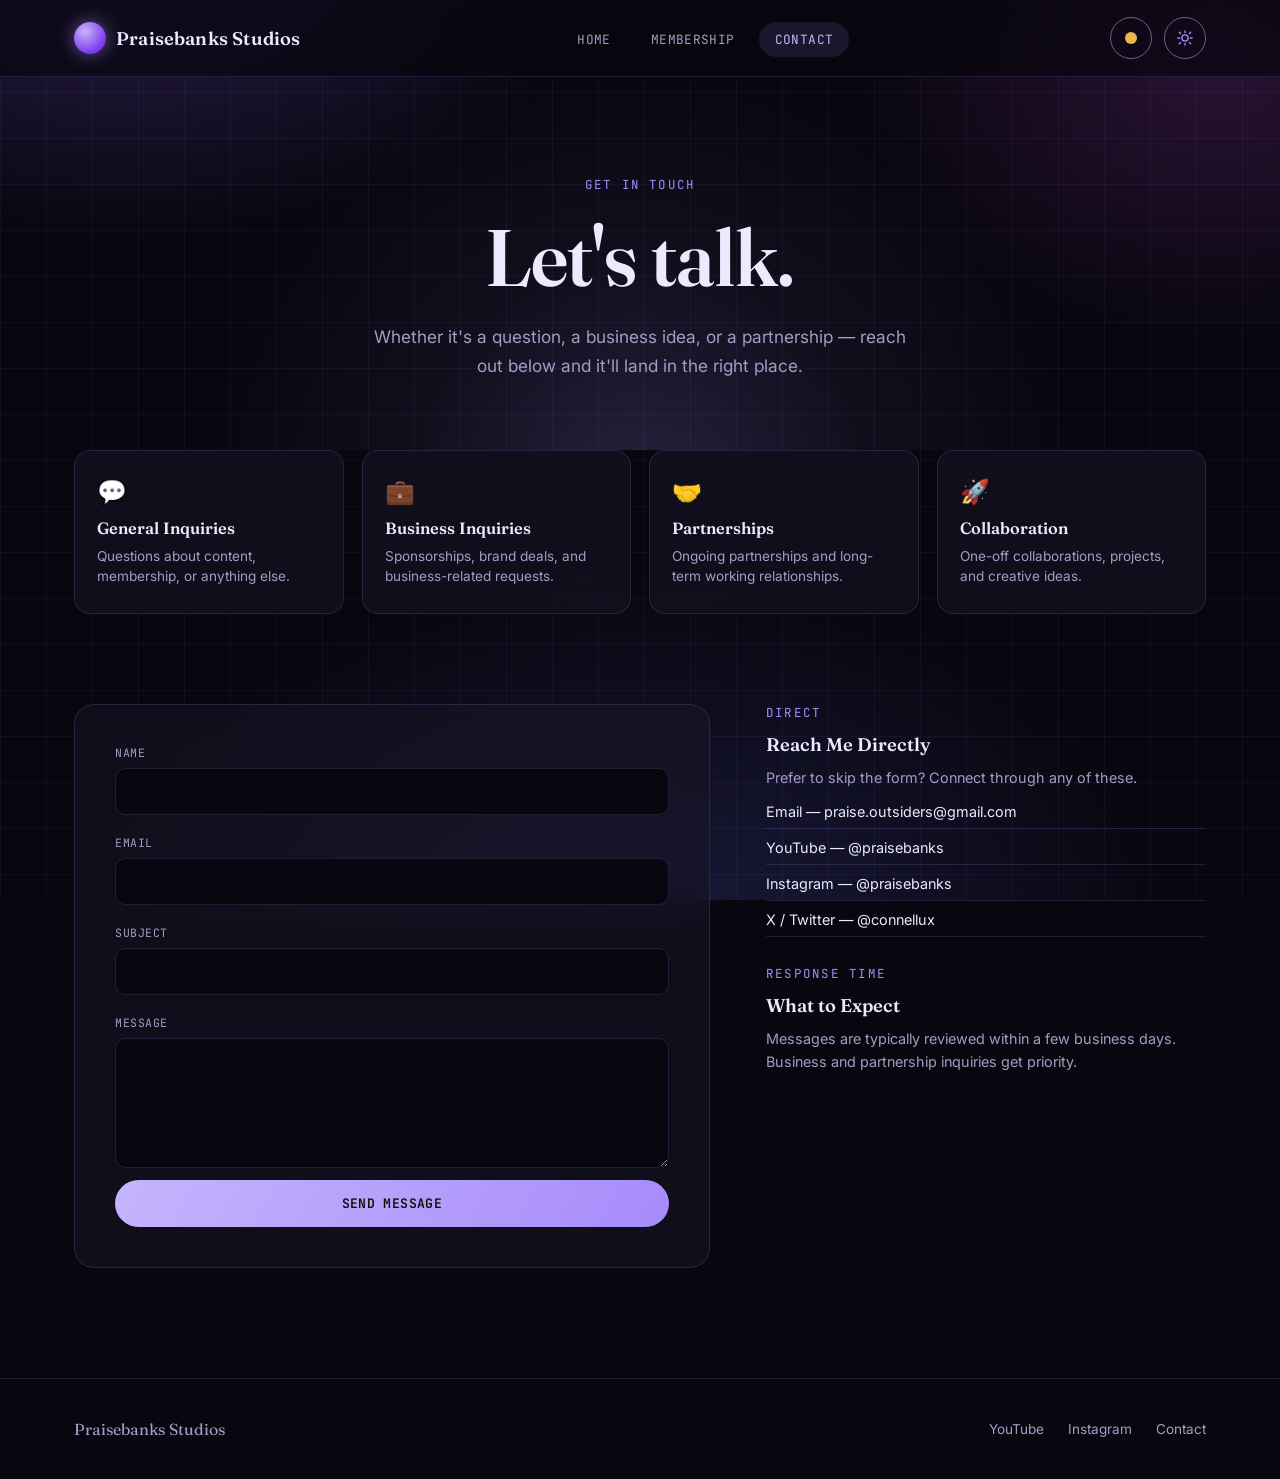
==== contact.html @ 69d38af4 "Add files via upload new upload" ====
<!DOCTYPE html>
<html lang="en" data-palette="purple" data-mode="dark">
<head>
<meta charset="UTF-8">
<meta name="viewport" content="width=device-width, initial-scale=1.0">
<title>Contact — Praisebanks Studios</title>
<link rel="icon" type="image/svg+xml" href="data:image/svg+xml,%3Csvg xmlns='http://www.w3.org/2000/svg' viewBox='0 0 64 64'%3E%3Cdefs%3E%3CradialGradient id='g' cx='38%25' cy='32%25' r='75%25'%3E%3Cstop offset='0%25' stop-color='%23b79bf5'/%3E%3Cstop offset='100%25' stop-color='%236d4fbf'/%3E%3C/radialGradient%3E%3C/defs%3E%3Crect width='64' height='64' rx='14' fill='%230b0a08'/%3E%3Ccircle cx='32' cy='32' r='19' fill='url(%23g)'/%3E%3C/svg%3E">
<link rel="preconnect" href="https://fonts.googleapis.com">
<link rel="preconnect" href="https://fonts.gstatic.com" crossorigin>
<link href="https://fonts.googleapis.com/css2?family=Fraunces:opsz,wght@9..144,300;9..144,400;9..144,500;9..144,600;9..144,700&family=Inter:wght@400;500;600&family=JetBrains+Mono:wght@400;500;600&display=swap" rel="stylesheet">
<link rel="stylesheet" href="shared.css">
<link rel="stylesheet" href="contact.css">
</head>
<body>

<nav>
  <div class="wrap">
    <a href="index.html" class="brand"><span class="mark"></span><span class="name">Praisebanks Studios</span></a>
    <ul class="nav-links">
      <li><a href="index.html" class="nav-link">Home</a></li>
      <li><a href="membership.html" class="nav-link">Membership</a></li>
      <li><a href="contact.html" class="nav-link active" aria-current="page">Contact</a></li>
    </ul>
    <div class="nav-right">
      <button class="palette-toggle" id="paletteToggle" aria-label="Switch color theme between gold and purple">
        <svg class="icon-to-gold" viewBox="0 0 24 24"><circle cx="12" cy="12" r="8" fill="#e8b84b"/></svg>
        <svg class="icon-to-purple" viewBox="0 0 24 24"><circle cx="12" cy="12" r="8" fill="#a78bfa"/></svg>
      </button>
      <button class="theme-toggle" id="themeToggle" aria-label="Toggle light and dark mode">
        <svg class="icon-sun" viewBox="0 0 24 24" fill="none" stroke="currentColor" stroke-width="1.8" stroke-linecap="round"><circle cx="12" cy="12" r="4.2"/><path d="M12 2.5v2.4M12 19.1v2.4M4.4 4.4l1.7 1.7M17.9 17.9l1.7 1.7M2.5 12h2.4M19.1 12h2.4M4.4 19.6l1.7-1.7M17.9 6.1l1.7-1.7"/></svg>
        <svg class="icon-moon" viewBox="0 0 24 24" fill="none" stroke="currentColor" stroke-width="1.8" stroke-linecap="round" stroke-linejoin="round"><path d="M20.5 14.7A8.5 8.5 0 1 1 9.3 3.5a7 7 0 0 0 11.2 11.2Z"/></svg>
      </button>
      <button class="menu-toggle" id="menuToggle" aria-label="Toggle menu" aria-expanded="false">
        <span></span><span></span><span></span>
      </button>
    </div>
  </div>
</nav>
<div class="mobile-overlay" id="mobileOverlay">
  <button class="mobile-overlay-close" id="mobileOverlayClose" aria-label="Close menu">&times;</button>
  <a href="index.html" class="mobile-overlay-link">Home</a>
  <a href="membership.html" class="mobile-overlay-link">Membership</a>
  <a href="contact.html" class="mobile-overlay-link active" aria-current="page">Contact</a>
</div>


<section class="hero contact-hero">
  <div class="wrap">
    <div class="eyebrow">Get in Touch</div>
    <h1>Let's talk.</h1>
    <p>Whether it's a question, a business idea, or a partnership — reach out below and it'll land in the right place.</p>
  </div>
</section>

<section class="inquiries">
  <div class="wrap">
    <div class="inquiry-grid">
      <div class="inquiry-card">
        <span class="inquiry-icon">💬</span>
        <h3>General Inquiries</h3>
        <p>Questions about content, membership, or anything else.</p>
      </div>
      <div class="inquiry-card">
        <span class="inquiry-icon">💼</span>
        <h3>Business Inquiries</h3>
        <p>Sponsorships, brand deals, and business-related requests.</p>
      </div>
      <div class="inquiry-card">
        <span class="inquiry-icon">🤝</span>
        <h3>Partnerships</h3>
        <p>Ongoing partnerships and long-term working relationships.</p>
      </div>
      <div class="inquiry-card">
        <span class="inquiry-icon">🚀</span>
        <h3>Collaboration</h3>
        <p>One-off collaborations, projects, and creative ideas.</p>
      </div>
    </div>
  </div>
</section>

<section class="contact-main">
  <div class="wrap">
    <form class="contact-form" id="contactForm" action="mailto:praise.outsiders@gmail.com" method="post" enctype="text/plain">
      <div class="form-row">
        <label for="name">Name</label>
        <input type="text" id="name" name="name" required>
      </div>
      <div class="form-row">
        <label for="email">Email</label>
        <input type="email" id="email" name="email" required>
      </div>
      <div class="form-row">
        <label for="subject">Subject</label>
        <input type="text" id="subject" name="subject" required>
      </div>
      <div class="form-row">
        <label for="message">Message</label>
        <textarea id="message" name="message" required></textarea>
      </div>
      <button type="submit" class="btn-primary">Send Message</button>
      <p class="form-status" id="contactStatus"></p>
    </form>

    <div class="contact-info">
      <div class="contact-info-block">
        <div class="eyebrow">Direct</div>
        <h3>Reach Me Directly</h3>
        <p>Prefer to skip the form? Connect through any of these.</p>
        <div class="contact-links">
          <a href="mailto:praise.outsiders@gmail.com">Email — praise.outsiders@gmail.com</a>
          <a href="https://youtube.com/@praisebanks" target="_blank" rel="noopener">YouTube — @praisebanks</a>
          <a href="https://instagram.com/praisebanks" target="_blank" rel="noopener">Instagram — @praisebanks</a>
          <a href="https://twitter.com/connellux" target="_blank" rel="noopener">X / Twitter — @connellux</a>
        </div>
      </div>
      <div class="contact-info-block">
        <div class="eyebrow">Response Time</div>
        <h3>What to Expect</h3>
        <p>Messages are typically reviewed within a few business days. Business and partnership inquiries get priority.</p>
      </div>
    </div>
  </div>
</section>

<footer>
  <div class="wrap">
    <div class="footer-brand">Praisebanks Studios</div>
    <div class="footer-links">
      <a href="https://youtube.com/@praisebanks?si=7B3ha9k2T8dchtSO" target="_blank" rel="noopener">YouTube</a>
      <a href="https://instagram.com/praisebanks" target="_blank" rel="noopener">Instagram</a>
      <a href="contact.html">Contact</a>
    </div>
  </div>
</footer>

<script src="main.js"></script>
</body>
</html>
---- shared.css ----
/* ==========================================================================
   PRAISEBANKS STUDIOS — SHARED FOUNDATION
   Design tokens, reset, nav, footer, and reusable components.
   Loaded on every page. Page-specific styles live in their own file
   (membership.css, home.css, contact.css) so new pages can be added
   later without touching this file.

   THEME SYSTEM: two independent switches combine into four looks —
   data-palette = "gold" | "purple"   (color family)
   data-mode    = "dark" | "light"    (light/dark)
   Set on <html>, e.g. <html data-palette="purple" data-mode="dark">
   ========================================================================== */

:root{
  /* fallback values (used only if attributes are somehow missing) */
  --bg: #08070f;
  --panel: rgba(24,20,38,0.6);
  --panel-elevated: rgba(32,26,50,0.65);
  --gold: #a78bfa;
  --gold-bright: #c4b5fd;
  --amber: #7c3aed;
  --text: #ede9fe;
  --text-muted: #a39cc4;
  --border: rgba(167,139,250,0.16);
  --border-bright: rgba(196,181,253,0.5);
  --glow-rgb: 167,139,250;
  --nav-bg: rgba(8,7,15,0.7);
  --card-shadow: none;
  --card-shadow-elevated: none;
  --card-shadow-t6: none;
  --card-blur: blur(18px);
}

/* ---------- PURPLE · DARK (current Web3 look) ---------- */
[data-palette="purple"][data-mode="dark"]{
  --bg: #08070f;
  --panel: rgba(24,20,38,0.6);
  --panel-elevated: rgba(32,26,50,0.65);
  --gold: #a78bfa;
  --gold-bright: #c4b5fd;
  --amber: #7c3aed;
  --text: #ede9fe;
  --text-muted: #a39cc4;
  --border: rgba(167,139,250,0.16);
  --border-bright: rgba(196,181,253,0.5);
  --glow-rgb: 167,139,250;
  --nav-bg: rgba(8,7,15,0.7);
  --card-shadow: none;
  --card-shadow-elevated: none;
  --card-shadow-t6: none;
  --card-blur: blur(18px);
}

/* ---------- PURPLE · LIGHT (current Web3 look, light) ---------- */
[data-palette="purple"][data-mode="light"]{
  --bg: #f6f4ff;
  --panel: rgba(255,255,255,0.7);
  --panel-elevated: rgba(240,235,255,0.75);
  --gold: #7c3aed;
  --gold-bright: #8b5cf6;
  --amber: #5b21b6;
  --text: #1e1b30;
  --text-muted: #6b6483;
  --border: rgba(124,58,237,0.18);
  --border-bright: rgba(124,58,237,0.5);
  --glow-rgb: 124,58,237;
  --nav-bg: rgba(246,244,255,0.75);
  --card-shadow: 0 6px 28px rgba(91,33,182,0.10);
  --card-shadow-elevated: 0 14px 44px rgba(91,33,182,0.14);
  --card-shadow-t6: 0 18px 56px rgba(91,33,182,0.20);
  --card-blur: blur(18px);
}

/* ---------- GOLD · DARK (Web3 look, gold/amber) ---------- */
[data-palette="gold"][data-mode="dark"]{
  --bg: #0b0a08;
  --panel: rgba(21,18,14,0.6);
  --panel-elevated: rgba(28,23,16,0.65);
  --gold: #e8b84b;
  --gold-bright: #f6d478;
  --amber: #b9772a;
  --text: #f3ecdd;
  --text-muted: #9c9384;
  --border: rgba(232,184,74,0.14);
  --border-bright: rgba(246,212,120,0.45);
  --glow-rgb: 232,184,74;
  --nav-bg: rgba(11,10,8,0.72);
  --card-shadow: none;
  --card-shadow-elevated: none;
  --card-shadow-t6: none;
  --card-blur: blur(18px);
}

/* ---------- GOLD · LIGHT (Web3 look, gold/amber) ---------- */
[data-palette="gold"][data-mode="light"]{
  --bg: #fbf1de;
  --panel: rgba(255,250,240,0.7);
  --panel-elevated: rgba(255,241,210,0.75);
  --gold: #a8601c;
  --gold-bright: #c9791f;
  --amber: #8a4e18;
  --text: #2a1f10;
  --text-muted: #7d6c50;
  --border: rgba(168,96,28,0.18);
  --border-bright: rgba(168,96,28,0.5);
  --glow-rgb: 201,121,31;
  --nav-bg: rgba(251,241,222,0.78);
  --card-shadow: 0 6px 28px rgba(120,74,16,0.10);
  --card-shadow-elevated: 0 14px 44px rgba(120,74,16,0.16);
  --card-shadow-t6: 0 18px 56px rgba(120,74,16,0.22);
  --card-blur: blur(18px);
}

/* ---------- BACKGROUND: Web3 grid + gradient mesh — purple hues for purple, gold/amber hues for gold ---------- */
[data-palette="purple"] body{
  background-color: var(--bg);
  background-image:
    linear-gradient(rgba(167,139,250,0.06) 1px, transparent 1px),
    linear-gradient(90deg, rgba(167,139,250,0.06) 1px, transparent 1px),
    radial-gradient(ellipse 800px 520px at 10% -8%, rgba(139,92,246,0.28), transparent 60%),
    radial-gradient(ellipse 650px 480px at 95% 8%, rgba(217,70,239,0.16), transparent 55%),
    radial-gradient(ellipse 900px 620px at 50% 105%, rgba(99,102,241,0.20), transparent 60%);
  background-size: 46px 46px, 46px 46px, auto, auto, auto;
  background-attachment: fixed;
}
[data-palette="purple"][data-mode="light"] body{
  background-image:
    linear-gradient(rgba(124,58,237,0.05) 1px, transparent 1px),
    linear-gradient(90deg, rgba(124,58,237,0.05) 1px, transparent 1px),
    radial-gradient(ellipse 800px 520px at 10% -8%, rgba(139,92,246,0.14), transparent 60%),
    radial-gradient(ellipse 650px 480px at 95% 8%, rgba(217,70,239,0.10), transparent 55%),
    radial-gradient(ellipse 900px 620px at 50% 105%, rgba(99,102,241,0.10), transparent 60%);
}
[data-palette="gold"] body{
  background-color: var(--bg);
  background-image:
    linear-gradient(rgba(232,184,74,0.06) 1px, transparent 1px),
    linear-gradient(90deg, rgba(232,184,74,0.06) 1px, transparent 1px),
    radial-gradient(ellipse 800px 520px at 10% -8%, rgba(246,190,90,0.26), transparent 60%),
    radial-gradient(ellipse 650px 480px at 95% 8%, rgba(217,119,6,0.16), transparent 55%),
    radial-gradient(ellipse 900px 620px at 50% 105%, rgba(180,120,25,0.20), transparent 60%);
  background-size: 46px 46px, 46px 46px, auto, auto, auto;
  background-attachment: fixed;
}
[data-palette="gold"][data-mode="light"] body{
  background-image:
    linear-gradient(rgba(168,96,28,0.05) 1px, transparent 1px),
    linear-gradient(90deg, rgba(168,96,28,0.05) 1px, transparent 1px),
    radial-gradient(ellipse 800px 520px at 10% -8%, rgba(246,190,90,0.14), transparent 60%),
    radial-gradient(ellipse 650px 480px at 95% 8%, rgba(217,119,6,0.10), transparent 55%),
    radial-gradient(ellipse 900px 620px at 50% 105%, rgba(180,120,25,0.10), transparent 60%);
}

*{ box-sizing: border-box; margin:0; padding:0; }
html{ scroll-behavior: smooth; overflow-x: hidden; width: 100%; }

body{
  color: var(--text);
  font-family: 'Inter', sans-serif;
  -webkit-font-smoothing: antialiased;
  overflow-x: hidden;
  transition: background-color .35s ease, color .35s ease;
  padding-top: 76px;
}

@media (prefers-reduced-motion: reduce){
  *{ animation-duration: 0.01ms !important; animation-iteration-count: 1 !important; transition-duration: 0.01ms !important; scroll-behavior: auto !important; }
}

a{ color: inherit; text-decoration: none; }
:focus-visible{ outline: 2px solid var(--gold-bright); outline-offset: 3px; }
section[id]{ scroll-margin-top: 96px; }

.wrap{ max-width: 1180px; margin: 0 auto; padding: 0 24px; }

/* ---------- NAV ---------- */
nav{
  position: fixed; top:0; left:0; right:0; width: 100%; z-index: 100;
  backdrop-filter: blur(14px);
  background: var(--nav-bg);
  border-bottom: 1px solid var(--border);
}
nav .wrap{ display:flex; align-items:center; justify-content:space-between; height: 76px; gap: 24px; }

.brand{ display:flex; align-items:center; gap:10px; font-family:'Fraunces', serif; font-weight:600; font-size: 1.15rem; letter-spacing: 0.01em; flex-shrink:0; }
.brand .mark{
  width: 32px; height: 32px; border-radius: 50%;
  background: radial-gradient(circle at 35% 30%, var(--gold-bright), var(--amber) 70%);
  box-shadow: 0 0 18px rgba(var(--glow-rgb),0.55);
  flex-shrink: 0;
}

.nav-links{ list-style:none; display:flex; gap: 8px; margin: 0 auto; }
.nav-link{
  font-family:'JetBrains Mono', monospace; font-size: 0.8rem; letter-spacing: 0.03em;
  text-transform: uppercase; padding: 9px 16px; border-radius: 999px;
  color: var(--text-muted); transition: all .2s ease;
}
.nav-link:hover{ color: var(--text); background: rgba(var(--glow-rgb),0.08); }
.nav-link.active{ color: var(--gold-bright); background: rgba(var(--glow-rgb),0.12); }

.nav-right{ display:flex; align-items:center; gap: 12px; flex-shrink:0; }

.theme-toggle{
  width: 42px; height: 42px; border-radius: 50%;
  border: 1px solid var(--border-bright); background: transparent;
  display:flex; align-items:center; justify-content:center; cursor:pointer;
  color: var(--gold); transition: all .25s ease; flex-shrink:0;
}
.theme-toggle:hover{ background: rgba(var(--glow-rgb),0.1); }
.theme-toggle svg{ width: 18px; height: 18px; }
.theme-toggle .icon-moon{ display:none; }
[data-mode="light"] .theme-toggle .icon-sun{ display:none; }
[data-mode="light"] .theme-toggle .icon-moon{ display:block; }

.palette-toggle{
  width: 42px; height: 42px; border-radius: 50%;
  border: 1px solid var(--border-bright); background: transparent;
  display:flex; align-items:center; justify-content:center; cursor:pointer;
  transition: all .25s ease; flex-shrink:0;
}
.palette-toggle:hover{ background: rgba(var(--glow-rgb),0.1); }
.palette-toggle svg{ width: 18px; height: 18px; }
.palette-toggle .icon-to-purple{ display:none; }
[data-palette="gold"] .palette-toggle .icon-to-gold{ display:none; }
[data-palette="gold"] .palette-toggle .icon-to-purple{ display:block; }

.menu-toggle{
  display:none; width: 42px; height: 42px; border-radius: 50%;
  border: 1px solid var(--border-bright); background: transparent;
  cursor:pointer; flex-direction:column; align-items:center; justify-content:center; gap:4px;
  flex-shrink:0;
}
.menu-toggle span{
  display:block; width: 16px; height: 1.5px; background: var(--text); border-radius: 2px;
  transition: transform .25s ease, opacity .25s ease;
}
.menu-toggle.open span:nth-child(1){ transform: translateY(5.5px) rotate(45deg); }
.menu-toggle.open span:nth-child(2){ opacity: 0; }
.menu-toggle.open span:nth-child(3){ transform: translateY(-5.5px) rotate(-45deg); }

/* ---------- MOBILE MENU — full-screen overlay ----------
   Deliberately NOT a dropdown panel. A fixed, full-viewport overlay has
   no height to calculate, nothing to clip, and no parent stacking-context
   quirks to fight — it just covers the whole screen. Simplest possible
   pattern, hardest to break. */
.mobile-overlay{
  position: fixed;
  inset: 0;
  z-index: 999;
  background: #000000;
  display: flex;
  flex-direction: column;
  align-items: center;
  justify-content: center;
  gap: 32px;
  opacity: 0;
  visibility: hidden;
  pointer-events: none;
  transition: opacity .25s ease, visibility 0s linear .25s;
}
.mobile-overlay.open{
  opacity: 1;
  visibility: visible;
  pointer-events: auto;
  transition: opacity .25s ease;
}
.mobile-overlay-link{
  font-family:'JetBrains Mono', monospace; font-size: 1.15rem; letter-spacing: 0.04em;
  text-transform: uppercase; color: #d9d9d9; padding: 10px 24px;
}
.mobile-overlay-link.active{ color: var(--gold-bright); }
.mobile-overlay-link:hover{ color: #ffffff; }
.mobile-overlay-close{
  position: absolute; top: 18px; right: 20px;
  width: 44px; height: 44px; border-radius: 50%;
  border: 1px solid rgba(255,255,255,0.3); background: transparent;
  color: #ffffff; font-size: 1.6rem; line-height: 1; cursor: pointer;
  display: flex; align-items: center; justify-content: center;
}
@media (min-width: 881px){
  .mobile-overlay{ display: none !important; }
}

/* ---------- SHARED HERO (centered) ---------- */
.hero{
  position: relative;
  padding: 140px 0 120px;
  text-align: center;
  overflow: hidden;
}
.hero::before{
  content:''; position:absolute; top: -10%; left:50%; transform: translateX(-50%);
  width: 900px; height: 900px; max-width: 200vw;
  background: radial-gradient(circle, rgba(var(--glow-rgb),0.20) 0%, rgba(var(--glow-rgb),0.06) 35%, transparent 68%);
  pointer-events:none;
  animation: breathe 8s ease-in-out infinite;
}
@keyframes breathe{ 0%,100%{ opacity:0.85; } 50%{ opacity:1; } }

.eyebrow{
  position:relative; font-family:'JetBrains Mono', monospace; font-size: 0.78rem;
  letter-spacing: 0.18em; text-transform: uppercase; color: var(--gold);
  margin-bottom: 22px;
}
h1{
  position:relative;
  font-family:'Fraunces', serif; font-weight: 600; font-optical-sizing: auto;
  font-size: clamp(2.5rem, 6.5vw, 5rem);
  line-height: 1.05;
  letter-spacing: -0.01em;
  max-width: 820px; margin: 0 auto 24px;
}
h1 em{
  font-style: italic; font-weight: 400;
  background: linear-gradient(120deg, var(--gold-bright), var(--amber));
  -webkit-background-clip: text; background-clip: text; color: transparent;
}
.hero p{
  position:relative;
  max-width: 560px; margin: 0 auto 40px;
  color: var(--text-muted); font-size: 1.08rem; line-height: 1.65;
}
.hero-actions{ position:relative; display:flex; gap:16px; justify-content:center; flex-wrap: wrap; }

/* ---------- BUTTONS ---------- */
.btn-primary, .btn-ghost{
  font-family:'JetBrains Mono', monospace; font-size: 0.82rem; letter-spacing:0.03em;
  text-transform: uppercase; padding: 15px 30px; border-radius: 999px; transition: all .25s ease;
  display:inline-block; cursor:pointer; border: none;
}
.btn-primary{ background: linear-gradient(120deg, var(--gold-bright), var(--gold)); color:#100c06; font-weight:600; }
.btn-primary:hover{ box-shadow: 0 0 32px rgba(var(--glow-rgb),0.5); transform: translateY(-2px); }
.btn-ghost{ border: 1px solid var(--border-bright); background: transparent; color: var(--text); }
.btn-ghost:hover{ background: rgba(var(--glow-rgb),0.08); }

/* ---------- SECTION HEADS ---------- */
.section-head{ text-align:center; max-width: 640px; margin: 0 auto 64px; }
.section-head .eyebrow{ margin-bottom: 16px; }
.section-head h2{
  font-family:'Fraunces', serif; font-weight: 500; font-size: clamp(1.8rem, 3.6vw, 2.6rem);
  line-height: 1.2; margin-bottom: 16px;
}
.section-head p{ color: var(--text-muted); font-size: 1rem; line-height: 1.6; }

/* ---------- REUSABLE GLOW CTA (closing call-to-action band) ---------- */
.footer-cta{
  padding: 100px 0 60px; text-align:center; position:relative;
  overflow: hidden;
}
.footer-cta::before{
  content:''; position:absolute; top:0; left:50%; transform:translateX(-50%);
  width:600px; height:400px; max-width:180vw;
  background: radial-gradient(circle, rgba(var(--glow-rgb),0.14), transparent 70%);
  pointer-events:none;
}
.footer-cta h2{ font-family:'Fraunces', serif; font-size: clamp(1.9rem,4vw,2.8rem); font-weight:500; margin-bottom: 18px; position:relative; }
.footer-cta p{ color: var(--text-muted); max-width: 480px; margin: 0 auto 34px; position:relative; }

/* ---------- FOOTER ---------- */
footer{ border-top: 1px solid var(--border); padding: 40px 0; }
footer .wrap{ display:flex; justify-content:space-between; align-items:center; flex-wrap:wrap; gap:20px; }
.footer-brand{ font-family:'Fraunces', serif; font-size:1rem; color: var(--text-muted); }
.footer-links{ display:flex; gap: 24px; flex-wrap: wrap; }
.footer-links a{ font-size: 0.85rem; color: var(--text-muted); transition: color .2s ease; }
.footer-links a:hover{ color: var(--gold); }

/* ---------- SHARED RESPONSIVE ---------- */
@media (max-width: 880px){
  .nav-links{ display:none; }
  .menu-toggle{ display:flex; }
}
@media (max-width: 620px){
  .hero{ padding: 110px 0 80px; }
  nav .wrap{ height: 66px; }
  body{ padding-top: 66px; }
  .brand span.name{ font-size: 1rem; }
  .nav-right{ gap: 8px; }
  .theme-toggle, .palette-toggle, .menu-toggle{ width: 36px; height: 36px; }
  .theme-toggle svg, .palette-toggle svg{ width: 16px; height: 16px; }
  .hero-actions{ flex-direction: column; align-items: stretch; }
  footer .wrap{ flex-direction: column; text-align:center; }
}
@media (max-width: 400px){
  .brand span.name{ display: none; }
}
---- contact.css ----
/* ==========================================================================
   CONTACT PAGE — inquiry categories, contact form, direct info
   Loaded only on contact.html, on top of shared.css.
   ========================================================================== */

.contact-hero{ padding: 100px 0 70px; }
.contact-hero p{ margin-bottom: 0; }

/* ---------- INQUIRY CATEGORIES ---------- */
.inquiries{ padding: 0 0 90px; }
.inquiry-grid{ display:grid; grid-template-columns: repeat(4, 1fr); gap: 18px; }
.inquiry-card{
  border: 1px solid var(--border); border-radius: 16px; padding: 26px 22px;
  background: var(--panel); backdrop-filter: var(--card-blur); -webkit-backdrop-filter: var(--card-blur);
  transition: transform .3s ease, border-color .3s ease;
}
.inquiry-card:hover{ transform: translateY(-4px); border-color: var(--border-bright); }
.inquiry-icon{ font-size: 1.5rem; margin-bottom: 12px; display:block; }
.inquiry-card h3{ font-family:'Fraunces', serif; font-size: 1.02rem; font-weight: 600; margin-bottom: 8px; }
.inquiry-card p{ color: var(--text-muted); font-size: 0.85rem; line-height: 1.5; }

/* ---------- FORM + DIRECT INFO ---------- */
.contact-main{ padding: 0 0 110px; }
.contact-main .wrap{ display:grid; grid-template-columns: 1.3fr 0.9fr; gap: 56px; align-items:start; }

.contact-form{
  background: var(--panel); backdrop-filter: var(--card-blur); -webkit-backdrop-filter: var(--card-blur);
  border: 1px solid var(--border); border-radius: 20px;
  padding: 40px;
}
.form-row{ margin-bottom: 20px; }
.form-row:last-of-type{ margin-bottom: 0; }
.form-row label{
  display:block; font-family:'JetBrains Mono', monospace; font-size: 0.72rem;
  letter-spacing: 0.05em; text-transform: uppercase; color: var(--text-muted); margin-bottom: 8px;
}
.form-row input, .form-row textarea{
  width: 100%; background: var(--bg); border: 1px solid var(--border);
  border-radius: 10px; padding: 13px 15px; color: var(--text); font-family: 'Inter', sans-serif;
  font-size: 0.95rem; transition: border-color .2s ease;
}
.form-row input:focus, .form-row textarea:focus{ border-color: var(--border-bright); outline:none; }
.form-row textarea{ min-height: 130px; resize: vertical; font-family:'Inter', sans-serif; }
.contact-form .btn-primary{ width:100%; text-align:center; margin-top: 8px; border:none; }
.form-status{
  margin-top: 16px; font-size: 0.85rem; color: var(--text-muted); line-height: 1.5;
  display:none;
}
.form-status.visible{ display:block; }

.contact-info{ display:flex; flex-direction:column; gap: 28px; }
.contact-info-block .eyebrow{ margin-bottom: 12px; }
.contact-info-block h3{ font-family:'Fraunces', serif; font-size: 1.15rem; font-weight: 600; margin-bottom: 10px; }
.contact-info-block p{ color: var(--text-muted); font-size: 0.9rem; line-height: 1.6; margin-bottom: 14px; }
.contact-links{ display:flex; flex-direction:column; gap: 10px; }
.contact-links a{
  font-size: 0.9rem; color: var(--text); border-bottom: 1px solid var(--border);
  padding-bottom: 8px; transition: color .2s ease, border-color .2s ease;
}
.contact-links a:hover{ color: var(--gold-bright); border-color: var(--border-bright); }

/* ---------- CONTACT RESPONSIVE ---------- */
@media (max-width: 980px){
  .inquiry-grid{ grid-template-columns: repeat(2, 1fr); }
}
@media (max-width: 880px){
  .contact-main .wrap{ grid-template-columns: 1fr; gap: 40px; }
  .contact-form{ padding: 28px; }
}
@media (max-width: 520px){
  .inquiry-grid{ grid-template-columns: 1fr; }
}
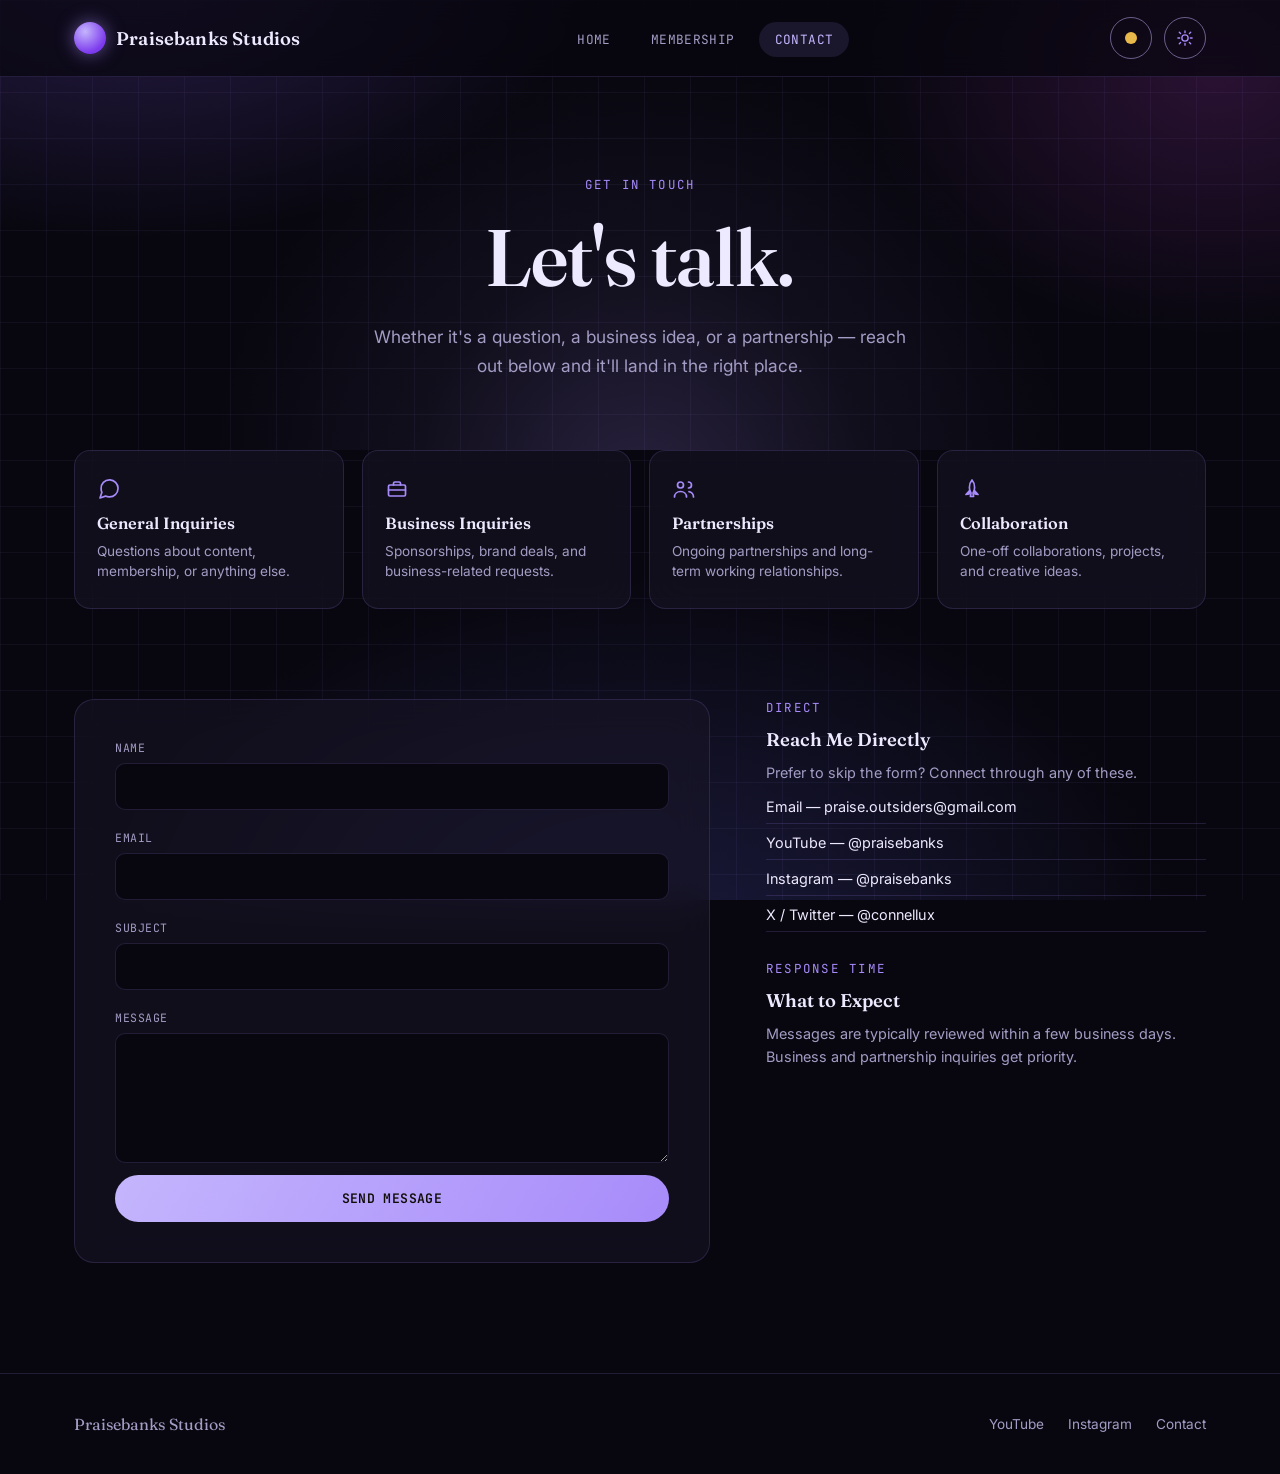
==== commit adb458af: "Add files via upload new code" ====
--- a/contact.html
+++ b/contact.html
@@ -12,6 +12,60 @@
 <link rel="stylesheet" href="contact.css">
 </head>
 <body>
+
+<!-- Page transition loader: SVG progress bar, shows automatically on any
+     internal navigation with a guaranteed minimum visible duration. -->
+<div class="page-loader" id="pageLoader" aria-hidden="true">
+  <svg class="page-loader-svg" viewBox="0 0 100 4" preserveAspectRatio="none">
+    <rect class="page-loader-track" x="0" y="0" width="100" height="4"></rect>
+    <rect class="page-loader-fill" id="pageLoaderFill" x="0" y="0" width="100" height="4"></rect>
+  </svg>
+</div>
+
+<!-- Full-screen dim mask with a centered 3D-style orbiting-rings SVG loader.
+     Runs in sync with the top progress bar above. -->
+<div class="page-loader-mask" id="pageLoaderMask" aria-hidden="true">
+  <div class="loader-3d">
+    <svg class="loader-ring-svg loader-ring-a" viewBox="0 0 100 100">
+      <defs>
+        <linearGradient id="loaderGrad" x1="0%" y1="0%" x2="100%" y2="100%">
+          <stop class="loader-stop-a" offset="0%"></stop>
+          <stop class="loader-stop-b" offset="100%"></stop>
+        </linearGradient>
+      </defs>
+      <circle class="loader-ring-stroke" cx="50" cy="50" r="42" stroke-width="1.5" opacity="0.35"></circle>
+      <circle class="loader-dot loader-dot-a" cx="92" cy="50" r="5"></circle>
+    </svg>
+    <svg class="loader-ring-svg loader-ring-b" viewBox="0 0 100 100">
+      <circle class="loader-ring-stroke" cx="50" cy="50" r="42" stroke-width="1.2" opacity="0.3"></circle>
+      <circle class="loader-dot loader-dot-b" cx="92" cy="50" r="4.2"></circle>
+    </svg>
+    <svg class="loader-ring-svg loader-ring-c" viewBox="0 0 100 100">
+      <circle class="loader-ring-stroke" cx="50" cy="50" r="42" stroke-width="1" opacity="0.22"></circle>
+      <circle class="loader-dot loader-dot-c" cx="92" cy="50" r="3.5"></circle>
+    </svg>
+    <svg class="loader-core-svg" viewBox="0 0 100 100">
+      <circle class="loader-core" cx="50" cy="50" r="7"></circle>
+    </svg>
+  </div>
+</div>
+
+<!-- Runs immediately, before anything else on the page, so an in-progress
+     page transition stays visible with zero gap — no waiting for the full
+     main.js file (loaded later, at the end of body) to arrive first. -->
+<script>
+(function () {
+  try {
+    if (sessionStorage.getItem('pb-transition-start')) {
+      document.getElementById('pageLoader').classList.add('active');
+      document.getElementById('pageLoaderMask').classList.add('active');
+      var fillEl = document.getElementById('pageLoaderFill');
+      fillEl.style.transition = 'none';
+      fillEl.style.transform = 'scaleX(0.7)';
+    }
+  } catch (err) { /* sessionStorage unavailable (e.g. private mode) — ignore */ }
+})();
+</script>
 
 <nav>
   <div class="wrap">
@@ -43,7 +97,6 @@
   <a href="contact.html" class="mobile-overlay-link active" aria-current="page">Contact</a>
 </div>
 
-
 <section class="hero contact-hero">
   <div class="wrap">
     <div class="eyebrow">Get in Touch</div>
@@ -56,22 +109,22 @@
   <div class="wrap">
     <div class="inquiry-grid">
       <div class="inquiry-card">
-        <span class="inquiry-icon">💬</span>
+        <span class="inquiry-icon"><svg viewBox="0 0 24 24" fill="none" stroke="currentColor" stroke-width="1.7" stroke-linecap="round" stroke-linejoin="round"><path d="M21 11.5a8.4 8.4 0 0 1-8.9 8.4a9 9 0 0 1-3.6-.8L3 21l1.9-5.7a8.4 8.4 0 0 1-.8-3.6a8.4 8.4 0 0 1 8.4-8.9h.5a8.5 8.5 0 0 1 8 8v.7Z"/></svg></span>
         <h3>General Inquiries</h3>
         <p>Questions about content, membership, or anything else.</p>
       </div>
       <div class="inquiry-card">
-        <span class="inquiry-icon">💼</span>
+        <span class="inquiry-icon"><svg viewBox="0 0 24 24" fill="none" stroke="currentColor" stroke-width="1.7" stroke-linecap="round" stroke-linejoin="round"><rect x="3.5" y="8" width="17" height="11" rx="1.3"/><path d="M8.5 8V6.3c0-.7.6-1.3 1.4-1.3h4.2c.8 0 1.4.6 1.4 1.3V8"/><path d="M3.5 13h17"/></svg></span>
         <h3>Business Inquiries</h3>
         <p>Sponsorships, brand deals, and business-related requests.</p>
       </div>
       <div class="inquiry-card">
-        <span class="inquiry-icon">🤝</span>
+        <span class="inquiry-icon"><svg viewBox="0 0 24 24" fill="none" stroke="currentColor" stroke-width="1.7" stroke-linecap="round" stroke-linejoin="round"><path d="M8.5 11a3 3 0 1 0 0-6 3 3 0 0 0 0 6Z"/><path d="M2.5 20c0-3.3 2.7-5.5 6-5.5s6 2.2 6 5.5"/><path d="M16.5 11a3 3 0 1 0 0-6"/><path d="M21.5 20c0-2.8-2.1-5-4.5-5.4"/></svg></span>
         <h3>Partnerships</h3>
         <p>Ongoing partnerships and long-term working relationships.</p>
       </div>
       <div class="inquiry-card">
-        <span class="inquiry-icon">🚀</span>
+        <span class="inquiry-icon"><svg viewBox="0 0 24 24" fill="none" stroke="currentColor" stroke-width="1.7" stroke-linecap="round" stroke-linejoin="round"><path d="M12 3c1.6 1.8 2.6 4.6 2.6 7.5c0 2.3-.6 4.2-1.6 5.6l.6 3.4h-3.2l.6-3.4c-1-1.4-1.6-3.3-1.6-5.6C9.4 7.6 10.4 4.8 12 3Z"/><path d="M9.6 13.5L6 17.5L9 17Z" fill="currentColor"/><path d="M14.4 13.5L18 17.5L15 17Z" fill="currentColor"/></svg></span>
         <h3>Collaboration</h3>
         <p>One-off collaborations, projects, and creative ideas.</p>
       </div>
--- a/shared.css
+++ b/shared.css
@@ -172,6 +172,103 @@
 section[id]{ scroll-margin-top: 96px; }
 
 .wrap{ max-width: 1180px; margin: 0 auto; padding: 0 24px; }
+
+/* ---------- PAGE TRANSITION LOADER ----------
+   A slim SVG progress bar fixed to the very top of the viewport. Hidden
+   by default (opacity 0, fill scaled to 0 width); JS drives it by toggling
+   the "active" class and animating the fill rect's transform. Sits above
+   everything else (nav, mobile overlay) via z-index. */
+.page-loader{
+  position: fixed; top: 0; left: 0; right: 0; height: 3px; z-index: 2000;
+  opacity: 0; pointer-events: none;
+  transition: opacity .25s ease;
+}
+.page-loader.active{ opacity: 1; }
+.page-loader-svg{ width: 100%; height: 100%; display: block; }
+.page-loader-track{ fill: rgba(var(--glow-rgb),0.15); }
+.page-loader-fill{
+  fill: var(--gold-bright);
+  filter: drop-shadow(0 0 6px rgba(var(--glow-rgb),0.85));
+  transform: scaleX(0);
+  transform-origin: left;
+  transition: transform .35s cubic-bezier(.4,0,.2,1);
+}
+
+/* ---------- PAGE TRANSITION MASK + 3D ORBIT LOADER ----------
+   A full-screen dim mask with a centered 3D-style SVG loader (three
+   orbiting rings around a glowing core). Runs in sync with the top bar
+   above — same trigger points, driven from the same JS block. */
+.page-loader-mask{
+  position: fixed; inset: 0; z-index: 1990;
+  background: rgba(0,0,0,0.55);
+  backdrop-filter: blur(2px);
+  -webkit-backdrop-filter: blur(2px);
+  display: flex; align-items: center; justify-content: center;
+  opacity: 0; visibility: hidden; pointer-events: none;
+  transition: opacity .3s ease, visibility 0s linear .3s;
+}
+.page-loader-mask.active{
+  opacity: 1; visibility: visible; pointer-events: auto;
+  transition: opacity .3s ease;
+}
+
+.loader-3d{
+  position: relative; width: 108px; height: 108px;
+  perspective: 320px;
+}
+/* Each ring is its OWN separate <svg>, stacked absolutely on top of each
+   other, all as direct children of .loader-3d. This matters: CSS
+   "perspective" on a parent only projects correctly onto direct child
+   boxes — an element nested *inside* a shared SVG's internal coordinate
+   system does not receive the parent's perspective correctly, which
+   produces a distorted "swoosh" instead of a clean tilted ellipse. */
+.loader-ring-svg{
+  position: absolute; inset: 0; width: 100%; height: 100%;
+  overflow: visible;
+  transform-style: preserve-3d;
+}
+.loader-ring-a{ animation: loaderSpinA 1.5s linear infinite; }
+.loader-ring-b{ animation: loaderSpinB 2.1s linear infinite; }
+.loader-ring-c{ animation: loaderSpinC 2.7s linear infinite; }
+@keyframes loaderSpinA{
+  from{ transform: rotateX(64deg) rotateZ(0deg); }
+  to{ transform: rotateX(64deg) rotateZ(360deg); }
+}
+@keyframes loaderSpinB{
+  from{ transform: rotateX(64deg) rotateY(60deg) rotateZ(0deg); }
+  to{ transform: rotateX(64deg) rotateY(60deg) rotateZ(-360deg); }
+}
+@keyframes loaderSpinC{
+  from{ transform: rotateX(64deg) rotateY(120deg) rotateZ(0deg); }
+  to{ transform: rotateX(64deg) rotateY(120deg) rotateZ(360deg); }
+}
+.loader-ring-stroke{
+  fill: none;
+  stroke: url(#loaderGrad);
+  stroke-linecap: round;
+  filter: drop-shadow(0 0 5px rgba(var(--glow-rgb),0.9));
+}
+.loader-stop-a{ stop-color: var(--gold-bright); }
+.loader-stop-b{ stop-color: var(--amber); }
+.loader-dot{
+  fill: var(--gold-bright);
+  filter: drop-shadow(0 0 5px rgba(var(--glow-rgb),0.95));
+}
+.loader-dot-b{ fill: var(--gold); opacity: 0.85; }
+.loader-dot-c{ fill: var(--amber); opacity: 0.7; }
+.loader-core-svg{
+  position: absolute; inset: 0; width: 100%; height: 100%;
+  overflow: visible;
+  animation: loaderPulse 1.4s ease-in-out infinite;
+}
+.loader-core{
+  fill: url(#loaderGrad);
+  filter: drop-shadow(0 0 8px rgba(var(--glow-rgb),0.95));
+}
+@keyframes loaderPulse{
+  0%, 100%{ transform: scale(1); opacity: 1; }
+  50%{ transform: scale(1.18); opacity: 0.75; }
+}
 
 /* ---------- NAV ---------- */
 nav{
--- a/contact.css
+++ b/contact.css
@@ -15,7 +15,8 @@
   transition: transform .3s ease, border-color .3s ease;
 }
 .inquiry-card:hover{ transform: translateY(-4px); border-color: var(--border-bright); }
-.inquiry-icon{ font-size: 1.5rem; margin-bottom: 12px; display:block; }
+.inquiry-icon{ display:block; margin-bottom: 12px; width: 24px; height: 24px; color: var(--gold); }
+.inquiry-icon svg{ width: 100%; height: 100%; }
 .inquiry-card h3{ font-family:'Fraunces', serif; font-size: 1.02rem; font-weight: 600; margin-bottom: 8px; }
 .inquiry-card p{ color: var(--text-muted); font-size: 0.85rem; line-height: 1.5; }
 
